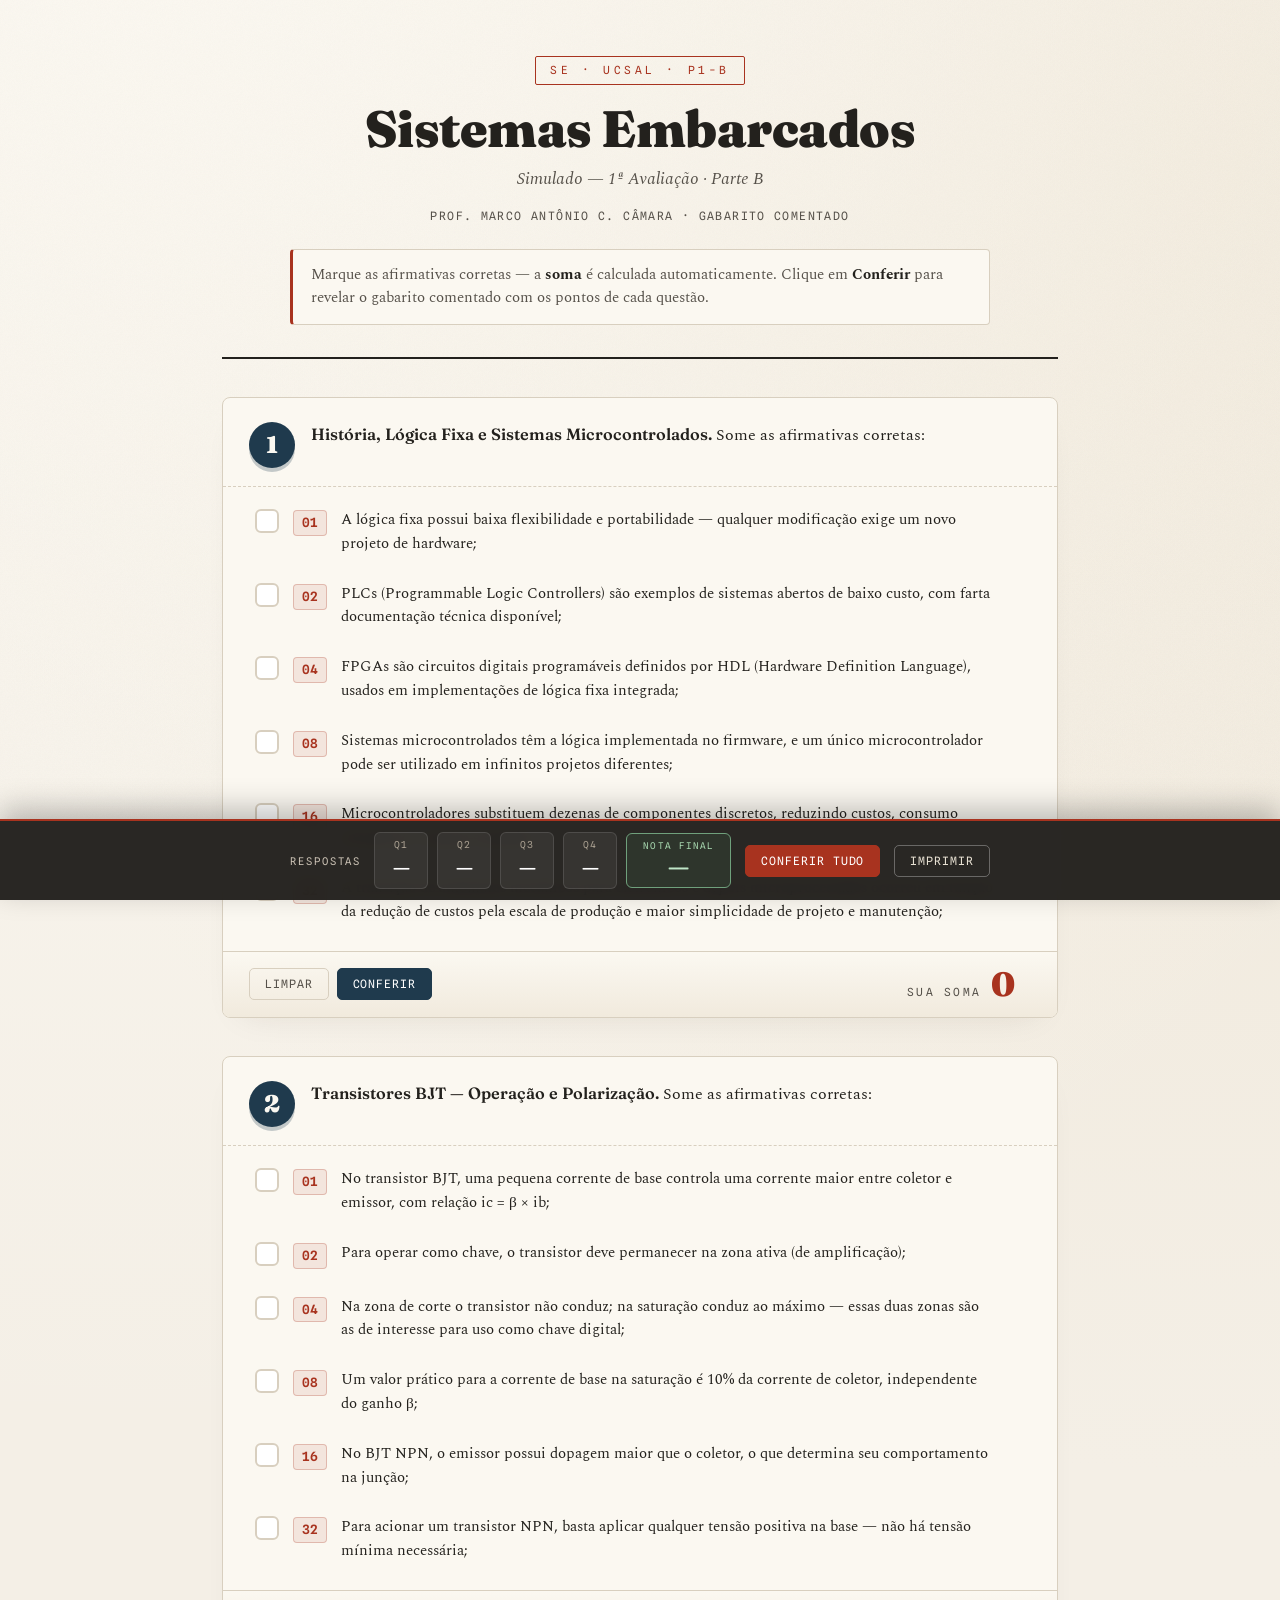
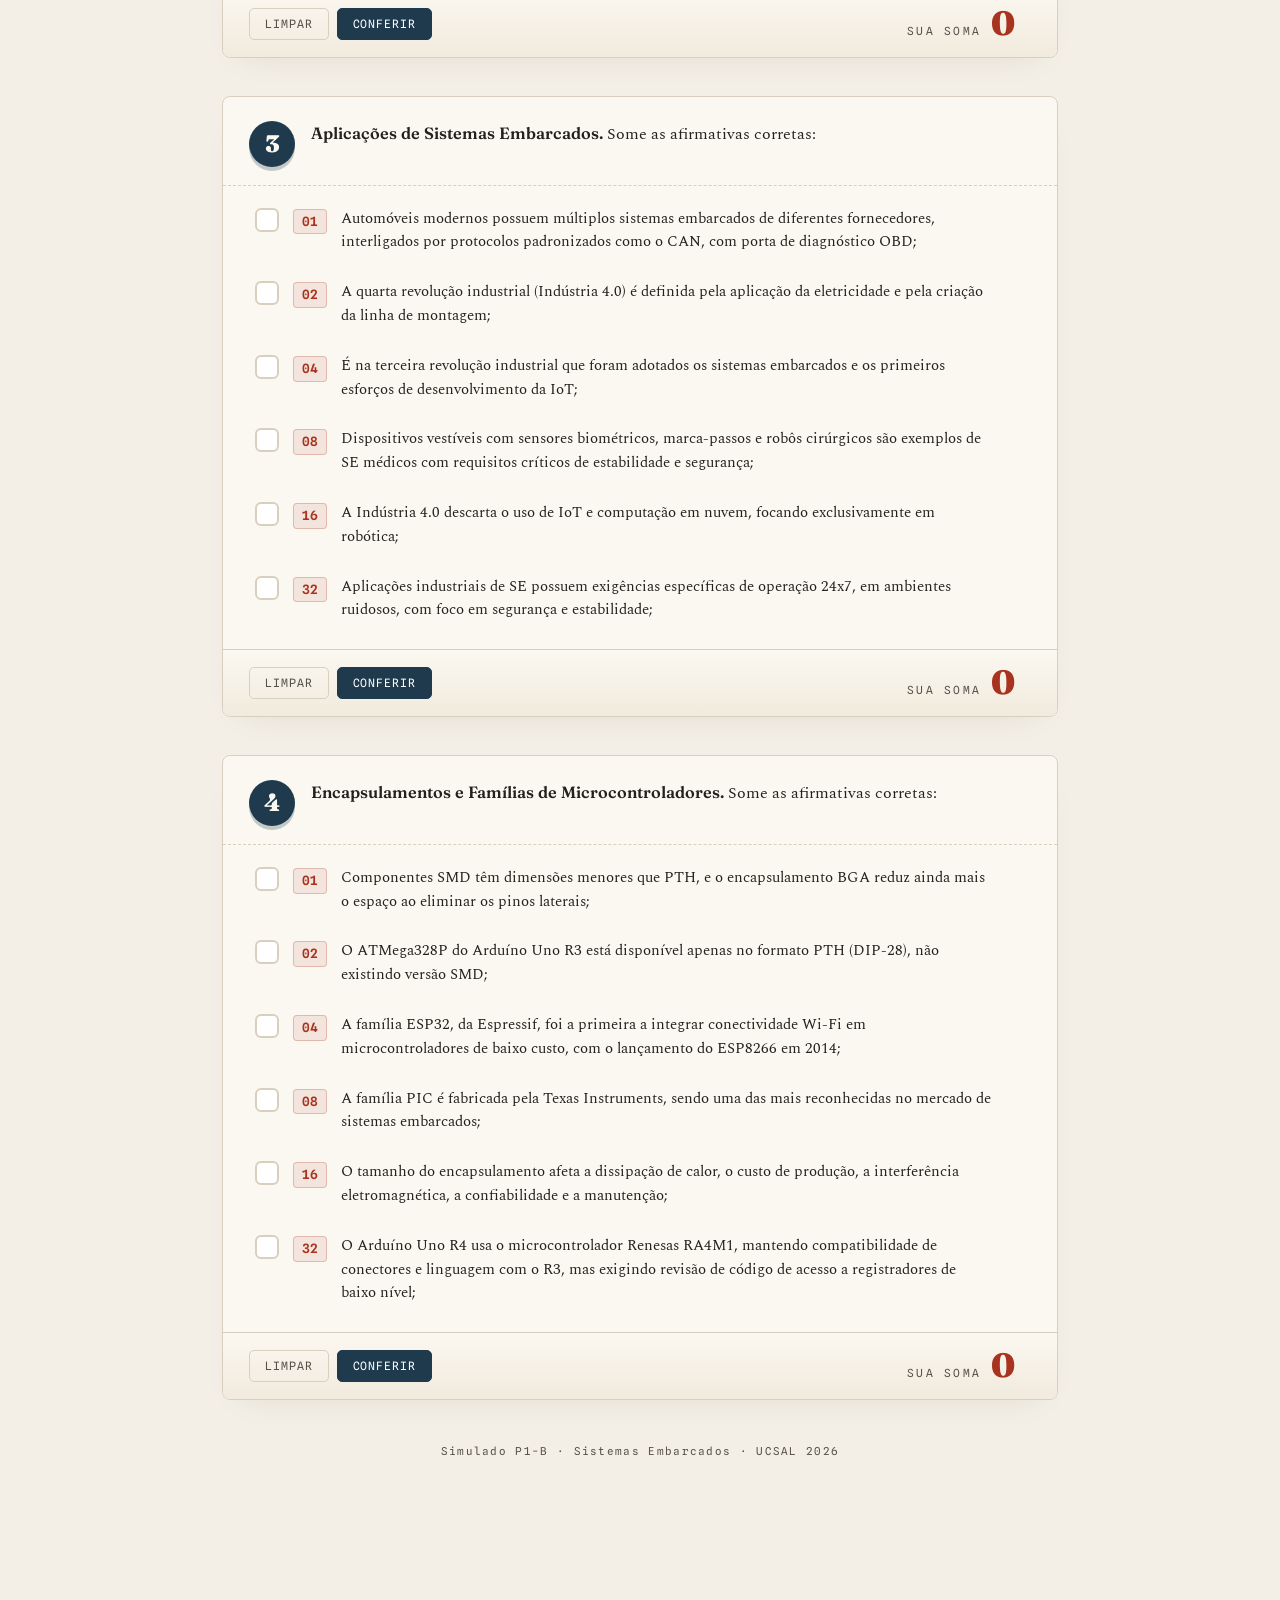
==== Html-Simulados/simulado_p1b.html @ 6c6de88a "Add: Htmls de estudo (simulados e etc)" ====
<!DOCTYPE html>
<html lang="pt-BR">
<head>
<meta charset="UTF-8">
<meta name="viewport" content="width=device-width, initial-scale=1.0">
<title>Simulado P1-B · Sistemas Embarcados</title>
<link rel="preconnect" href="https://fonts.googleapis.com">
<link rel="preconnect" href="https://fonts.gstatic.com" crossorigin>
<link href="https://fonts.googleapis.com/css2?family=Fraunces:opsz,wght@9..144,400;9..144,600;9..144,900&family=Spectral:ital,wght@0,400;0,500;0,600;1,400&family=Spline+Sans+Mono:wght@500;600&display=swap" rel="stylesheet">
<style>
  :root{
    --paper:#f4efe6; --paper-2:#fbf8f1; --ink:#23211d; --ink-soft:#56514a;
    --line:#d8cfbf; --red:#a8331f; --red-soft:#c75a44; --green:#3f6b4a;
    --green-soft:#e4efe2; --accent:#1f3a4d; --amber:#9a6b1e; --shadow:rgba(40,32,20,.13);
  }
  *{box-sizing:border-box;margin:0;padding:0}
  html{scroll-behavior:smooth}
  body{
    font-family:'Spectral',Georgia,serif;
    background:radial-gradient(circle at 12% -5%,#fbf8f1 0%,transparent 45%),
      radial-gradient(circle at 95% 5%,#efe7d8 0%,transparent 40%),var(--paper);
    color:var(--ink);line-height:1.55;padding:0 0 150px;-webkit-font-smoothing:antialiased;
  }
  body::before{content:"";position:fixed;inset:0;pointer-events:none;z-index:0;
    background-image:url("data:image/svg+xml,%3Csvg xmlns='http://www.w3.org/2000/svg' width='120' height='120'%3E%3Cfilter id='n'%3E%3CfeTurbulence type='fractalNoise' baseFrequency='0.9' numOctaves='2'/%3E%3C/filter%3E%3Crect width='100%25' height='100%25' filter='url(%23n)' opacity='0.035'/%3E%3C/svg%3E");opacity:.6}
  .wrap{max-width:880px;margin:0 auto;padding:0 22px;position:relative;z-index:1}
  header{padding:56px 0 32px;text-align:center;border-bottom:2px solid var(--ink)}
  .tag{display:inline-block;font-family:'Spline Sans Mono',monospace;font-size:.7rem;
    letter-spacing:.32em;text-transform:uppercase;color:var(--red);
    border:1.5px solid var(--red);padding:5px 14px;border-radius:2px;margin-bottom:18px}
  header h1{font-family:'Fraunces',serif;font-weight:900;font-size:clamp(2rem,5.5vw,3.2rem);
    line-height:1.02;letter-spacing:-.01em}
  header .sub{font-style:italic;color:var(--ink-soft);margin-top:10px;font-size:1.05rem}
  header .meta{font-family:'Spline Sans Mono',monospace;font-size:.72rem;letter-spacing:.12em;
    text-transform:uppercase;color:var(--ink-soft);margin-top:16px}
  .rules{margin:24px auto 0;max-width:700px;font-size:.92rem;color:var(--ink-soft);
    background:var(--paper-2);border:1px solid var(--line);border-left:3px solid var(--red);
    padding:14px 18px;border-radius:4px;text-align:left}
  .rules b{color:var(--ink)}
  .q{margin-top:38px;background:var(--paper-2);border:1px solid var(--line);
    border-radius:8px;box-shadow:0 14px 34px -22px var(--shadow);overflow:hidden}
  .q-head{display:flex;gap:16px;align-items:flex-start;padding:24px 26px 18px;
    border-bottom:1px dashed var(--line)}
  .q-num{flex:0 0 auto;font-family:'Fraunces',serif;font-weight:900;font-size:1.5rem;
    color:var(--paper-2);background:var(--accent);width:46px;height:46px;border-radius:50%;
    display:grid;place-items:center;line-height:1;box-shadow:0 4px 0 rgba(31,58,77,.25)}
  .q-title{font-size:1.02rem}
  .q-title strong{font-family:'Fraunces',serif;font-weight:600}
  .q-title em{color:var(--accent)}
  ul.opts{list-style:none;padding:8px 18px 14px}
  li.opt{position:relative;border-radius:6px;transition:background .2s}
  li.opt label{display:flex;gap:14px;align-items:flex-start;cursor:pointer;
    padding:13px 14px;border-radius:6px;transition:background .15s}
  li.opt label:hover{background:rgba(31,58,77,.05)}
  .checkbox{flex:0 0 auto;width:24px;height:24px;border:2px solid var(--line);border-radius:6px;
    background:#fff;display:grid;place-items:center;margin-top:1px;transition:.15s}
  .checkbox svg{width:15px;height:15px;stroke:#fff;stroke-width:3.5;fill:none;
    stroke-dasharray:24;stroke-dashoffset:24;transition:stroke-dashoffset .2s}
  input[type=checkbox]{position:absolute;opacity:0;width:0;height:0}
  input:checked + label .checkbox{background:var(--green);border-color:var(--green)}
  input:checked + label .checkbox svg{stroke-dashoffset:0}
  input:focus-visible + label .checkbox{outline:2px solid var(--accent);outline-offset:2px}
  .bit{flex:0 0 auto;font-family:'Spline Sans Mono',monospace;font-weight:600;font-size:.8rem;
    color:var(--red);background:rgba(168,51,31,.09);border:1px solid rgba(168,51,31,.25);
    padding:2px 8px;border-radius:4px;margin-top:2px;min-width:34px;text-align:center}
  input:checked + label .bit{background:var(--red);color:#fff;border-color:var(--red)}
  .opt-txt{font-size:.96rem;color:var(--ink)}
  .expl{display:none;margin:0 14px 10px 52px;font-size:.88rem;color:var(--ink-soft);
    border-left:3px solid var(--line);padding:7px 12px;background:rgba(0,0,0,.018);
    border-radius:0 6px 6px 0}
  .expl .verdict{font-family:'Spline Sans Mono',monospace;font-weight:600;font-size:.7rem;
    letter-spacing:.1em;text-transform:uppercase;margin-right:8px}
  .expl .v-true{color:var(--green)} .expl .v-false{color:var(--red)}
  .revealed .expl{display:block;animation:fade .25s ease}
  @keyframes fade{from{opacity:0;transform:translateY(-3px)}to{opacity:1}}
  .revealed li.opt.should{background:var(--green-soft)}
  .revealed li.opt.shouldnt{background:#f7e9e5}
  .status{font-family:'Spline Sans Mono',monospace;font-size:.68rem;letter-spacing:.06em;
    margin-left:auto;align-self:center;padding:3px 9px;border-radius:20px;white-space:nowrap}
  .st-hit{background:var(--green);color:#fff}
  .st-miss{background:var(--red);color:#fff}
  .st-extra{background:var(--red);color:#fff}
  .st-ok{background:rgba(0,0,0,.06);color:var(--ink-soft)}
  .revealed .checkbox{display:none}
  .q-foot{display:flex;align-items:center;justify-content:space-between;gap:14px;flex-wrap:wrap;
    padding:16px 26px;background:linear-gradient(var(--paper-2),#f1eadd);border-top:1px solid var(--line)}
  .sum-box{display:flex;align-items:baseline;gap:10px}
  .sum-label{font-family:'Spline Sans Mono',monospace;font-size:.7rem;letter-spacing:.2em;
    text-transform:uppercase;color:var(--ink-soft)}
  .sum-val{font-family:'Fraunces',serif;font-weight:900;font-size:2.1rem;color:var(--red);
    line-height:1;min-width:40px}
  .correct-sum{display:none;font-family:'Spline Sans Mono',monospace;font-size:.78rem;
    color:var(--ink-soft);align-self:center}
  .correct-sum b{font-family:'Fraunces',serif;font-size:1.15rem;color:var(--green)}
  .correct-sum.bad b{color:var(--red)}
  .revealed .correct-sum{display:inline}
  .score-box{display:none;align-items:baseline;gap:8px}
  .score-label{font-family:'Spline Sans Mono',monospace;font-size:.68rem;letter-spacing:.18em;text-transform:uppercase;color:var(--ink-soft)}
  .score-val{font-family:'Fraunces',serif;font-weight:900;font-size:1.8rem;line-height:1;color:var(--green)}
  .score-val.bad{color:var(--red)}
  .score-max{font-family:'Spline Sans Mono',monospace;font-size:.76rem;color:var(--ink-soft);align-self:flex-end;padding-bottom:3px}
  .revealed .score-box{display:flex}
  .grade-cell{display:flex;flex-direction:column;align-items:center;background:rgba(63,107,74,.22);border:1.5px solid #6fa07c;border-radius:6px;padding:5px 16px;min-width:90px}
  .grade-cell .g-lbl{font-family:'Spline Sans Mono',monospace;font-size:.58rem;letter-spacing:.12em;text-transform:uppercase;color:#a8d8b0}
  .grade-cell .g-val{font-family:'Fraunces',serif;font-weight:900;font-size:1.5rem;color:#bfe6c8;line-height:1.2}
  .grade-cell .g-sub{font-family:'Spline Sans Mono',monospace;font-size:.58rem;color:#6fa07c;letter-spacing:.06em}
  .foot-btns{display:flex;gap:8px}
  .btn{font-family:'Spline Sans Mono',monospace;font-size:.72rem;letter-spacing:.08em;
    text-transform:uppercase;padding:8px 15px;border-radius:5px;cursor:pointer;border:1.5px solid;transition:.15s}
  .clearbtn{background:none;border-color:var(--line);color:var(--ink-soft)}
  .clearbtn:hover{border-color:var(--red);color:var(--red)}
  .checkbtn{background:var(--accent);border-color:var(--accent);color:#fff}
  .checkbtn:hover{background:#16384c}
  .sheet{position:fixed;left:0;right:0;bottom:0;z-index:20;background:rgba(35,33,29,.97);
    backdrop-filter:blur(8px);color:var(--paper);border-top:2px solid var(--red);
    box-shadow:0 -10px 30px rgba(0,0,0,.25)}
  .sheet-inner{max-width:880px;margin:0 auto;padding:11px 22px;display:flex;align-items:center;
    gap:9px;flex-wrap:wrap;justify-content:center}
  .sheet-title{font-family:'Spline Sans Mono',monospace;font-size:.66rem;letter-spacing:.18em;
    text-transform:uppercase;color:#c9c0b3;margin-right:4px}
  .cell{display:flex;flex-direction:column;align-items:center;background:rgba(255,255,255,.06);
    border:1px solid rgba(255,255,255,.12);border-radius:6px;padding:5px 12px;min-width:54px}
  .cell .c-q{font-family:'Spline Sans Mono',monospace;font-size:.6rem;letter-spacing:.1em;color:#a89e8f}
  .cell .c-v{font-family:'Fraunces',serif;font-weight:900;font-size:1.2rem;color:#fff}
  .cell.filled{background:rgba(168,51,31,.22);border-color:var(--red-soft)}
  .cell.filled .c-v{color:#ffb9a8}
  .cell.match{background:rgba(63,107,74,.32);border-color:#6fa07c}
  .cell.match .c-v{color:#bfe6c8}
  .sheet .btn{margin-left:5px}
  .revealbtn{background:var(--red);border-color:var(--red);color:#fff}
  .revealbtn:hover{background:var(--red-soft)}
  .printbtn{background:none;border-color:rgba(255,255,255,.3);color:#e9e2d4}
  .printbtn:hover{border-color:#fff}
  footer{text-align:center;margin-top:44px;font-family:'Spline Sans Mono',monospace;
    font-size:.68rem;letter-spacing:.12em;color:var(--ink-soft)}
  @media print{body{background:#fff;padding-bottom:0}.sheet,.foot-btns,.tag{display:none}
    .q{box-shadow:none;break-inside:avoid}.revealed .checkbox{display:grid}}
  @media(max-width:560px){.sum-val{font-size:1.7rem}.status{margin-left:0}}
</style>
</head>
<body>
<div class="wrap">
  <header>
    <span class="tag">SE · UCSAL · P1-B</span>
    <h1>Sistemas Embarcados</h1>
    <p class="sub">Simulado — 1ª Avaliação · Parte B</p>
    <p class="meta">Prof. Marco Antônio C. Câmara · Gabarito comentado</p>
    <div class="rules">
      Marque as afirmativas corretas — a <b>soma</b> é calculada automaticamente. Clique em <b>Conferir</b> para revelar o gabarito comentado com os pontos de cada questão.
    </div>
  </header>
  <main id="exam"></main>
  <footer>Simulado P1-B · Sistemas Embarcados · UCSAL 2026</footer>
</div>
<div class="sheet">
  <div class="sheet-inner" id="sheet">
    <span class="sheet-title">Respostas</span>
    <button class="btn revealbtn" id="revealAll">Conferir tudo</button>
    <button class="btn printbtn" onclick="window.print()">Imprimir</button>
  </div>
</div>
<script>
const QUESTIONS = [
  { n:1,
    title:'<strong>História, Lógica Fixa e Sistemas Microcontrolados.</strong> Some as afirmativas corretas:',
    opts:[
      [1,'A lógica fixa possui baixa flexibilidade e portabilidade — qualquer modificação exige um novo projeto de hardware;',true,'Correto — o slide lista como ponto negativo: "Baixa flexibilidade e portabilidade; Complexidade gera custos elevados; Projeto, Implementação e Manutenção. Tipicamente tem dimensões maiores".'],
      [2,'PLCs (Programmable Logic Controllers) são exemplos de sistemas abertos de baixo custo, com farta documentação técnica disponível;',false,'Incorreto — o slide descreve PLCs como "Tecnologia proprietária, e largamente utilizada em projetos de automação". São sistemas abertos o movimento mais recente (OpenPLC, microcontroladores de baixo custo etc.).'],
      [4,'FPGAs são circuitos digitais programáveis definidos por HDL (Hardware Definition Language), usados em implementações de lógica fixa integrada;',true,'Correto — o slide descreve: "Pode utilizar inclusive circuitos digitais programáveis, como os FPGA (Field Programmable Gate Array), definidos por HDL (Hardware Definition Language)".'],
      [8,'Sistemas microcontrolados têm a lógica implementada no firmware, e um único microcontrolador pode ser utilizado em infinitos projetos diferentes;',true,'Correto — o slide afirma: "Lógica implementada no firmware; Um único microcontrolador admite infinitos projetos".'],
      [16,'Microcontroladores substituem dezenas de componentes discretos, reduzindo custos, consumo energético e espaço ocupado;',true,'Correto — o slide lista: "Microcontroladores substituem dezenas de componentes discretos, reduzindo custos; Também há redução de consumo energético e espaço ocupado".'],
      [32,'A transição de autômatos mecânicos para eletrônicos e depois microprocessados ocorreu em função da redução de custos pela escala de produção e maior simplicidade de projeto e manutenção;',true,'Correto — o slide afirma: "Redução de custos pela escala de produção; Maior simplicidade de projeto, fabricação e manutenção".']
    ]},
  { n:2,
    title:'<strong>Transistores BJT — Operação e Polarização.</strong> Some as afirmativas corretas:',
    opts:[
      [1,'No transistor BJT, uma pequena corrente de base controla uma corrente maior entre coletor e emissor, com relação ic = β × ib;',true,'Correto — o slide descreve: "ic = x ib (é o ganho do transistor)" e "Uma corrente entre coletor e emissor será controlada pela corrente de base".'],
      [2,'Para operar como chave, o transistor deve permanecer na zona ativa (de amplificação);',false,'Incorreto — o slide é explícito: "Para operar como chave, nos interessa as zonas de corte e saturação". A zona ativa é usada para amplificação, não para chaveamento.'],
      [4,'Na zona de corte o transistor não conduz; na saturação conduz ao máximo — essas duas zonas são as de interesse para uso como chave digital;',true,'Correto — o slide lista as três zonas (Corte, Ativa, Saturação) e afirma: "Para operar como chave, nos interessa as zonas de corte e saturação".'],
      [8,'Um valor prático para a corrente de base na saturação é 10% da corrente de coletor, independente do ganho β;',true,'Correto — o slide afirma: "Valor prático para ib é 10% de ic para operar na zona de saturação independente de β".'],
      [16,'No BJT NPN, o emissor possui dopagem maior que o coletor, o que determina seu comportamento na junção;',true,'Correto — o slide descreve: "O emissor tem uma dopagem maior. Com isso, a camada de depleção entre base e emissor libera elétrons em excesso".'],
      [32,'Para acionar um transistor NPN, basta aplicar qualquer tensão positiva na base — não há tensão mínima necessária;',false,'Incorreto — o slide afirma: "V > 0,7V" é necessário entre base e emissor para fazer circular corrente e acionar o transistor (barreira da junção B-E).']
    ]},
  { n:3,
    title:'<strong>Aplicações de Sistemas Embarcados.</strong> Some as afirmativas corretas:',
    opts:[
      [1,'Automóveis modernos possuem múltiplos sistemas embarcados de diferentes fornecedores, interligados por protocolos padronizados como o CAN, com porta de diagnóstico OBD;',true,'Correto — o slide descreve: "Tipicamente são múltiplos sistemas de diferentes fornecedores, interligados. Protocolo CAN, porta OBD…"'],
      [2,'A quarta revolução industrial (Indústria 4.0) é definida pela aplicação da eletricidade e pela criação da linha de montagem;',false,'Incorreto — isso descreve a segunda revolução industrial. A Indústria 4.0 tem como destaques: "CPS, AI, ML, Big Data e a Robótica".'],
      [4,'É na terceira revolução industrial que foram adotados os sistemas embarcados e os primeiros esforços de desenvolvimento da IoT;',true,'Correto — o slide afirma: "É na terceira, do final do século 20, que foram adotados os Sistemas embarcados, inclusive com os primeiros esforços de desenvolvimento da Internet das Coisas (IoT)".'],
      [8,'Dispositivos vestíveis com sensores biométricos, marca-passos e robôs cirúrgicos são exemplos de SE médicos com requisitos críticos de estabilidade e segurança;',true,'Correto — o slide lista: "Dispositivos vestíveis com sensores biométricos; Alguns sistemas podem gerar sinais vitais (marca-passo), funcionar como próteses, robôs cirúrgicos etc; Requisitos críticos de estabilidade e segurança".'],
      [16,'A Indústria 4.0 descarta o uso de IoT e computação em nuvem, focando exclusivamente em robótica;',false,'Incorreto — o slide afirma o contrário: "A Indústria 4.0 obviamente considera a evolução do IoT, inclusive integrada à Computação em Nuvem".'],
      [32,'Aplicações industriais de SE possuem exigências específicas de operação 24x7, em ambientes ruidosos, com foco em segurança e estabilidade;',true,'Correto — o slide afirma: "Aplicações Industriais possuem exigências específicas quanto à operação 24x7, em ambientes ruidosos, segurança e estabilidade".']
    ]},
  { n:4,
    title:'<strong>Encapsulamentos e Famílias de Microcontroladores.</strong> Some as afirmativas corretas:',
    opts:[
      [1,'Componentes SMD têm dimensões menores que PTH, e o encapsulamento BGA reduz ainda mais o espaço ao eliminar os pinos laterais;',true,'Correto — o slide descreve: "Tamanho dos componentes SMD é muito menor, especialmente com encapsulamento BGA (Ball Grid Array) pela redução do espaço ocupado pelos pinos".'],
      [2,'O ATMega328P do Arduíno Uno R3 está disponível apenas no formato PTH (DIP-28), não existindo versão SMD;',false,'Incorreto — o slide afirma: "está disponível nos formatos PTH (figura) e SMD".'],
      [4,'A família ESP32, da Espressif, foi a primeira a integrar conectividade Wi-Fi em microcontroladores de baixo custo, com o lançamento do ESP8266 em 2014;',true,'Correto — o slide descreve: "O primeiro produto, o ESP8266, surgiu em 2014, trazendo pela primeira vez a conectividade Wi-Fi para microcontroladores".'],
      [8,'A família PIC é fabricada pela Texas Instruments, sendo uma das mais reconhecidas no mercado de sistemas embarcados;',false,'Incorreto — o slide afirma: "Fabricados pela Microchip, a família de microcontroladores PIC… é uma das mais reconhecidas no mercado de Sistemas Embarcados".'],
      [16,'O tamanho do encapsulamento afeta a dissipação de calor, o custo de produção, a interferência eletromagnética, a confiabilidade e a manutenção;',true,'Correto — o slide lista exatamente esses cinco fatores: "Dissipação de calor; Custo de Produção; Interferência; Confiabilidade; Manutenção".'],
      [32,'O Arduíno Uno R4 usa o microcontrolador Renesas RA4M1, mantendo compatibilidade de conectores e linguagem com o R3, mas exigindo revisão de código de acesso a registradores de baixo nível;',true,'Correto — o slide afirma: "utiliza um outro microcontrolador, de outro fabricante: o Renesas RA4M1"; "compatibilidade básica foi mantida"; "o acesso a recursos de baixo nível exige revisão de projetos feitos para a versão 3".']
    ]}
];

const CHECK='<svg viewBox="0 0 24 24"><polyline points="4 13 9 18 20 6"/></svg>';
const STORE='se_sim_p1b_v1';
const N_Q=QUESTIONS.length;
const Q_VAL=10/N_Q;
let saved={}; try{saved=JSON.parse(localStorage.getItem(STORE)||'{}')}catch(e){saved={}}
const exam=document.getElementById('exam');
const correctSum={};

QUESTIONS.forEach(q=>{
  const card=document.createElement('section'); card.className='q'; card.id='q'+q.n;
  let cs=0; q.opts.forEach(o=>{ if(o[2]) cs+=o[0]; }); correctSum[q.n]=cs;
  let optsHTML='';
  q.opts.forEach(o=>{
    const [bit,txt,ok,expl]=o; const id=`q${q.n}_${bit}`;
    const chk=(saved['q'+q.n]||[]).includes(bit)?'checked':'';
    optsHTML+=`
      <li class="opt" id="opt_${id}">
        <input type="checkbox" id="${id}" data-q="${q.n}" data-bit="${bit}" data-ok="${ok?1:0}" ${chk}>
        <label for="${id}">
          <span class="checkbox">${CHECK}</span>
          <span class="bit">${String(bit).padStart(2,'0')}</span>
          <span class="opt-txt">${txt}</span>
          <span class="status" id="stat_${id}"></span>
        </label>
        <div class="expl">
          <span class="verdict ${ok?'v-true':'v-false'}">${ok?'Correta · soma':'Incorreta · não soma'}</span>
          <div style="margin-top:5px">${expl}</div>
        </div>
      </li>`;
  });
  card.innerHTML=`
    <div class="q-head"><div class="q-num">${q.n}</div><div class="q-title">${q.title}</div></div>
    <ul class="opts">${optsHTML}</ul>
    <div class="q-foot">
      <div class="foot-btns">
        <button class="btn clearbtn" data-clear="${q.n}">Limpar</button>
        <button class="btn checkbtn" data-check="${q.n}">Conferir</button>
      </div>
      <div class="sum-box">
        <span class="sum-label">Sua soma</span>
        <span class="sum-val" id="sum${q.n}">0</span>
        <span class="correct-sum" id="csum${q.n}"></span>
      </div>
      <div class="score-box">
        <span class="score-label">Pontos</span>
        <span class="score-val" id="sv${q.n}">—</span>
        <span class="score-max">/ ${Q_VAL.toFixed(2)}</span>
      </div>
    </div>`;
  exam.appendChild(card);
});

const sheet=document.getElementById('sheet');
const firstBtn=document.getElementById('revealAll');
QUESTIONS.forEach(q=>{
  const c=document.createElement('div'); c.className='cell'; c.id='cell'+q.n;
  c.innerHTML=`<span class="c-q">Q${q.n}</span><span class="c-v" id="cv${q.n}">—</span>`;
  sheet.insertBefore(c,firstBtn);
});
const gCell=document.createElement('div'); gCell.className='grade-cell'; gCell.id='gradeCell';
gCell.innerHTML='<span class="g-lbl">Nota Final</span><span class="g-val" id="gradeVal">—</span><span class="g-sub" id="gradeSub"></span>';
sheet.insertBefore(gCell,firstBtn);

function calcQuestionScore(qn){
  const q=QUESTIONS.find(x=>x.n===+qn);
  const nCorrect=q.opts.filter(o=>o[2]).length;
  const perCorrect=Q_VAL/nCorrect;
  let hit=0,extra=0;
  document.querySelectorAll(`input[data-q="${qn}"]`).forEach(b=>{
    if(b.checked&&b.dataset.ok==='1') hit++;
    if(b.checked&&b.dataset.ok==='0') extra++;
  });
  return Math.max(0,hit-extra)*perCorrect;
}

function updateGrade(){
  let total=0,nRevealed=0;
  QUESTIONS.forEach(q=>{
    if(document.getElementById('q'+q.n).classList.contains('revealed')){
      nRevealed++; total+=calcQuestionScore(q.n);
    }
  });
  if(nRevealed===0) return;
  document.getElementById('gradeVal').textContent=total.toFixed(1);
  document.getElementById('gradeSub').textContent=nRevealed===N_Q?'/ 10':'/ 10 (parcial)';
}

function recalc(qn){
  let sum=0; const picked=[];
  document.querySelectorAll(`input[data-q="${qn}"]`).forEach(b=>{
    if(b.checked){sum+=+b.dataset.bit;picked.push(+b.dataset.bit);}});
  document.getElementById('sum'+qn).textContent=sum;
  const cell=document.getElementById('cell'+qn);
  document.getElementById('cv'+qn).textContent=picked.length?sum:'—';
  cell.classList.toggle('filled',picked.length>0);
  saved['q'+qn]=picked; try{localStorage.setItem(STORE,JSON.stringify(saved))}catch(e){}
  if(document.getElementById('q'+qn).classList.contains('revealed')) markCell(qn);
}

function reveal(qn){
  const card=document.getElementById('q'+qn); card.classList.add('revealed');
  document.querySelectorAll(`input[data-q="${qn}"]`).forEach(b=>{
    const id=b.id, ok=b.dataset.ok==='1', li=document.getElementById('opt_'+id),
          st=document.getElementById('stat_'+id);
    li.classList.toggle('should',ok); li.classList.toggle('shouldnt',!ok);
    st.className='status';
    if(ok&&b.checked){st.classList.add('st-hit');st.textContent='✓ acertou';}
    else if(ok&&!b.checked){st.classList.add('st-miss');st.textContent='✗ faltou';}
    else if(!ok&&b.checked){st.classList.add('st-extra');st.textContent='✗ a mais';}
    else{st.classList.add('st-ok');st.textContent='ok';}
  });
  const cs=correctSum[qn], el=document.getElementById('csum'+qn);
  el.innerHTML=`· correta: <b>${cs}</b>`;
  markCell(qn);
  const score=calcQuestionScore(qn);
  const sv=document.getElementById('sv'+qn);
  sv.textContent=score.toFixed(2);
  sv.classList.toggle('bad', score < Q_VAL/2);
  updateGrade();
}

function markCell(qn){
  const userSum=+document.getElementById('sum'+qn).textContent;
  const match=userSum===correctSum[qn];
  document.getElementById('cell'+qn).classList.toggle('match',match);
  document.getElementById('csum'+qn).classList.toggle('bad',!match);
}

document.addEventListener('change',e=>{if(e.target.matches('input[type=checkbox]'))recalc(e.target.dataset.q)});
document.addEventListener('click',e=>{
  if(e.target.matches('[data-clear]')){const qn=e.target.dataset.clear;
    document.querySelectorAll(`input[data-q="${qn}"]`).forEach(b=>b.checked=false);recalc(qn);}
  if(e.target.matches('[data-check]'))reveal(e.target.dataset.check);
  if(e.target.id==='revealAll')QUESTIONS.forEach(q=>reveal(q.n));
});
QUESTIONS.forEach(q=>recalc(q.n));
</script>
</body>
</html>
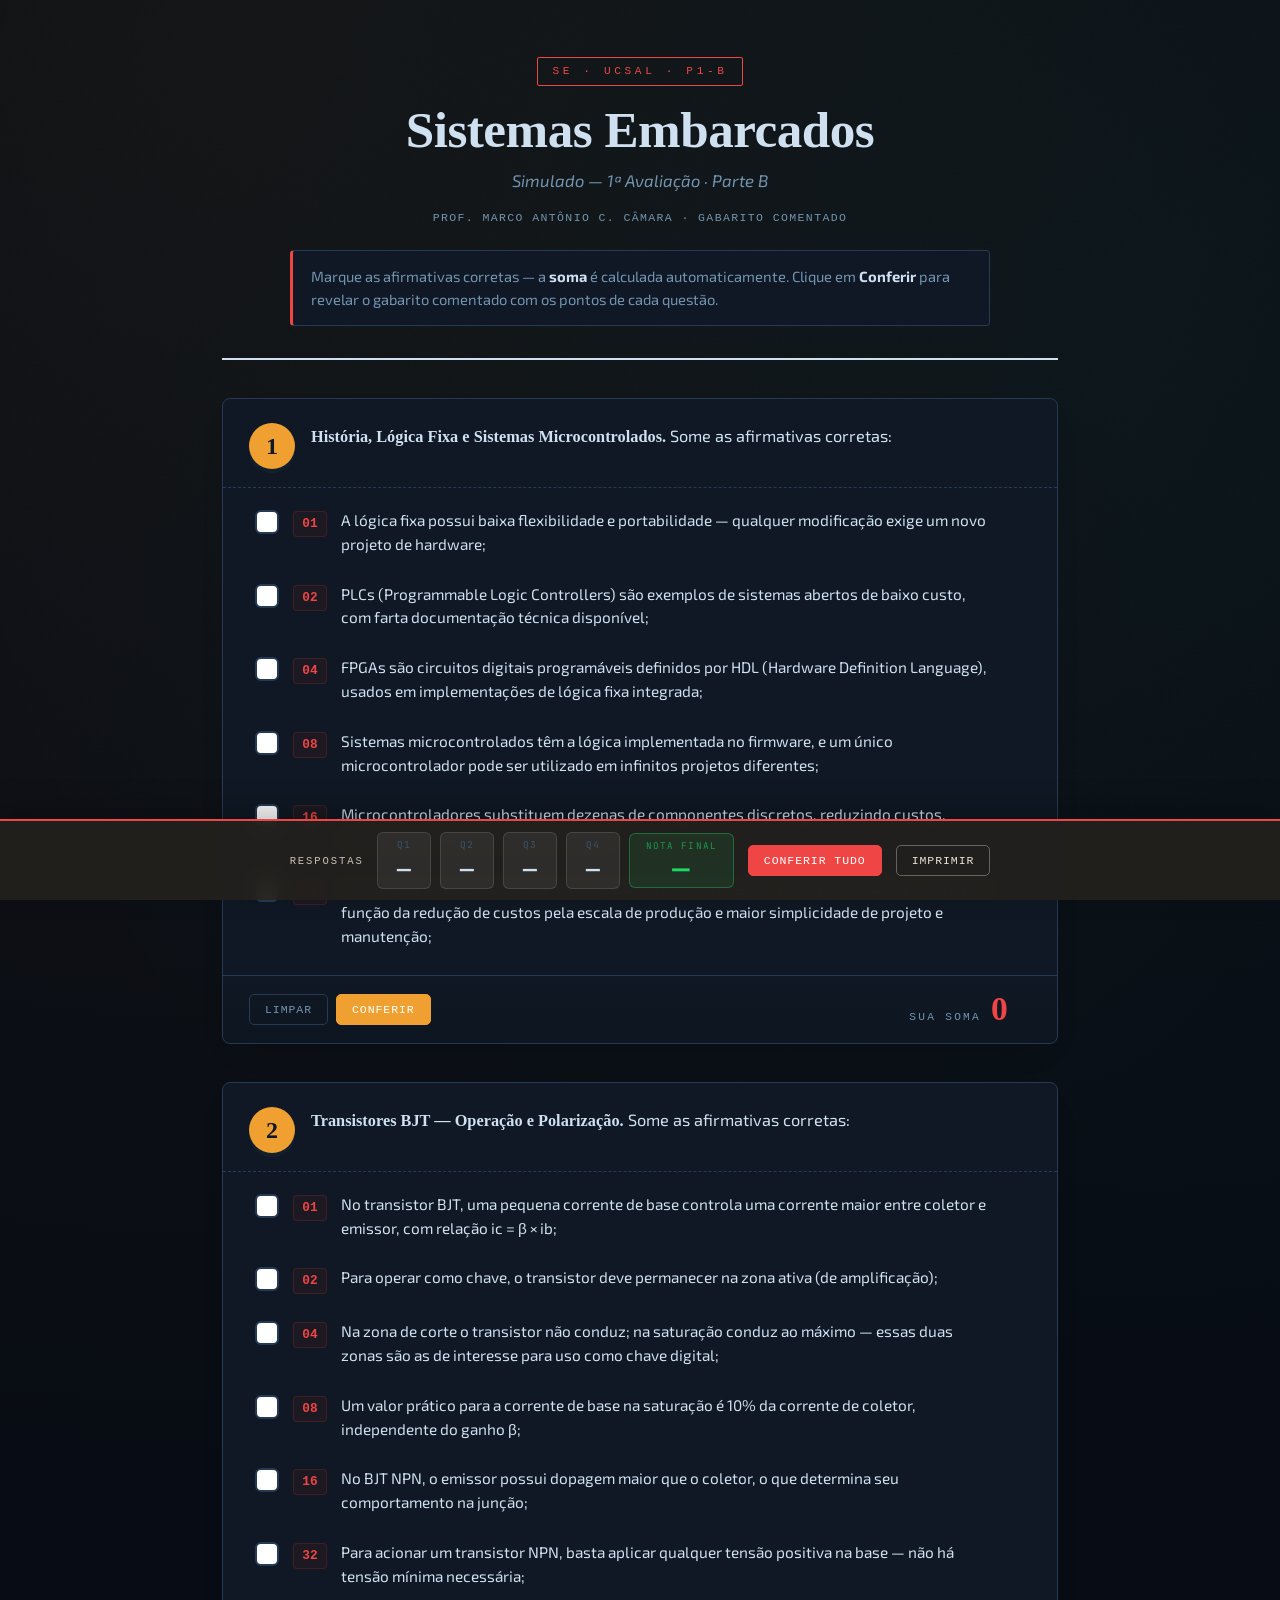
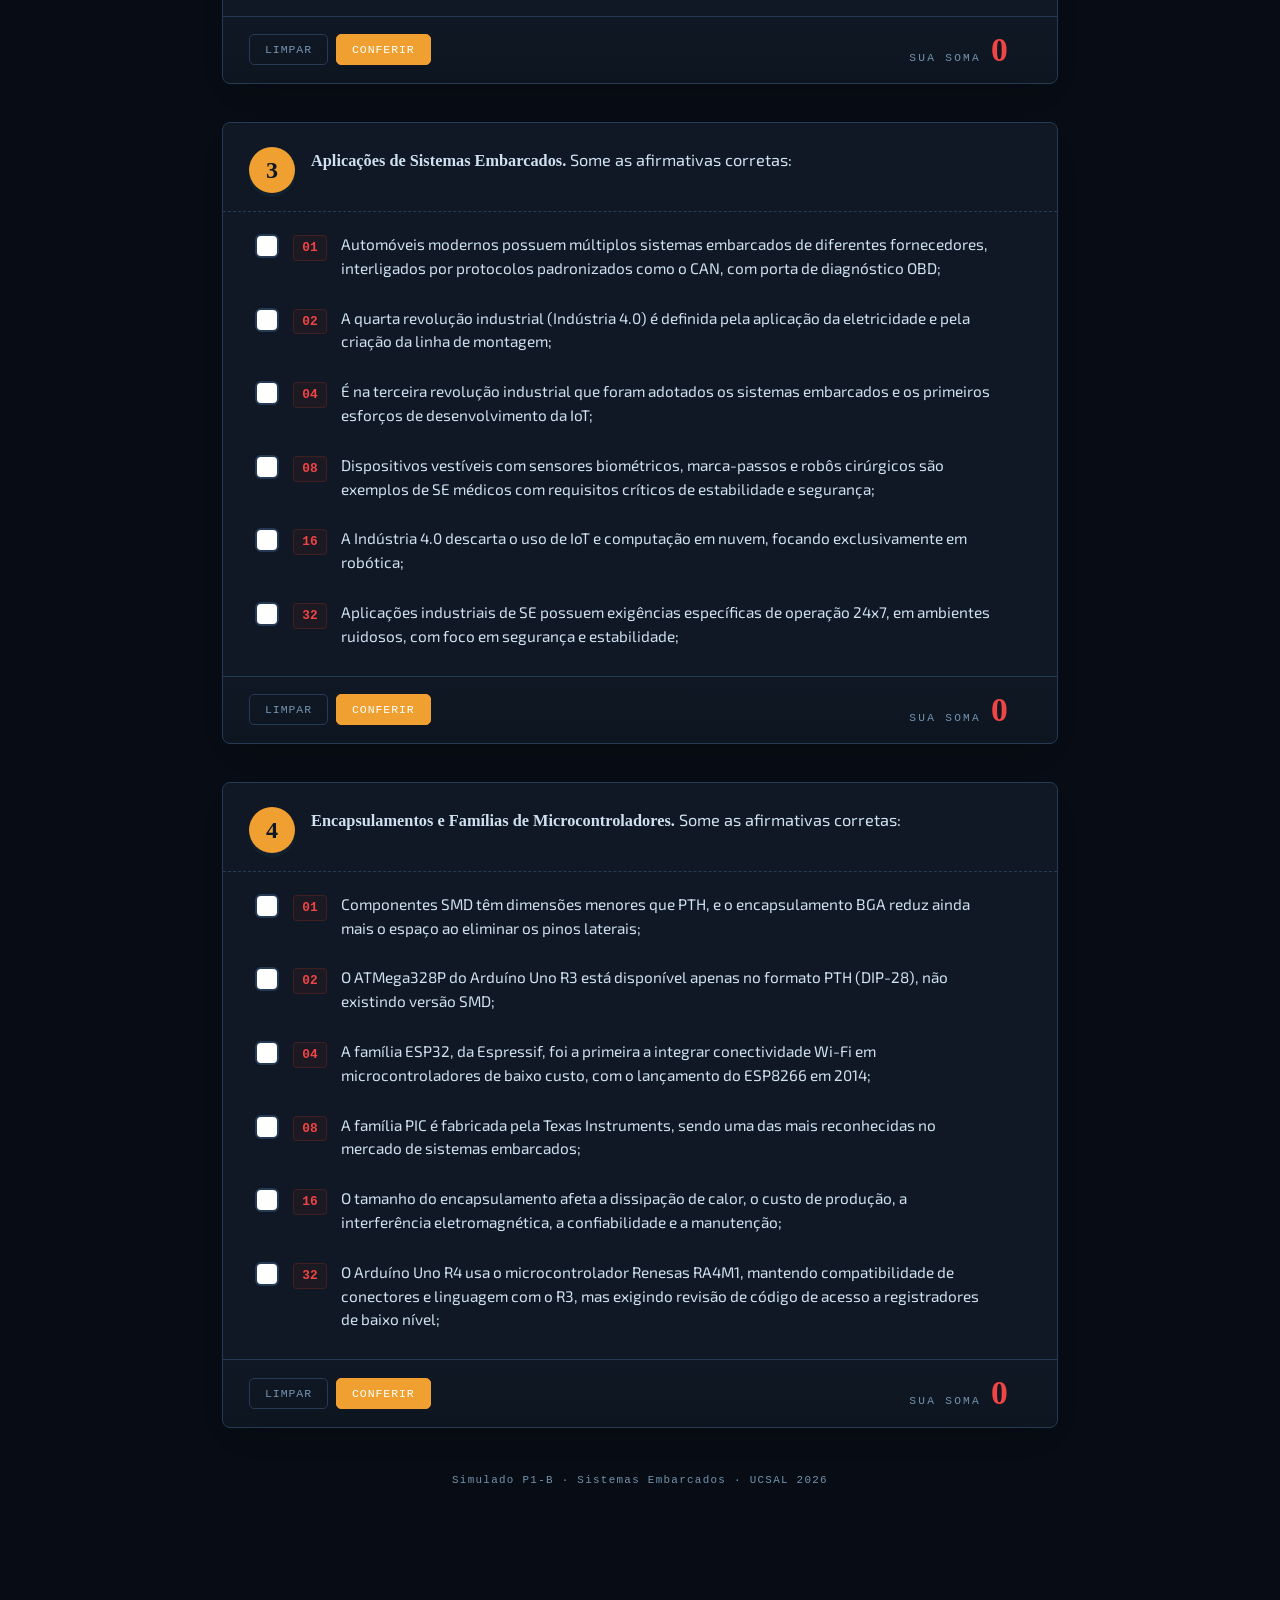
==== commit 01c467e9: "Feat: redesign web Engineering Dark + conteúdo P2 completo Frontend (Html-Simulados/): - Redesign co" ====
--- a/Html-Simulados/simulado_p1b.html
+++ b/Html-Simulados/simulado_p1b.html
@@ -6,19 +6,19 @@
 <title>Simulado P1-B · Sistemas Embarcados</title>
 <link rel="preconnect" href="https://fonts.googleapis.com">
 <link rel="preconnect" href="https://fonts.gstatic.com" crossorigin>
-<link href="https://fonts.googleapis.com/css2?family=Fraunces:opsz,wght@9..144,400;9..144,600;9..144,900&family=Spectral:ital,wght@0,400;0,500;0,600;1,400&family=Spline+Sans+Mono:wght@500;600&display=swap" rel="stylesheet">
+<link href="https://fonts.googleapis.com/css2?family=Exo+2:wght@400;600;700;800;900&family=JetBrains+Mono:wght@400;500;700&display=swap" rel="stylesheet">
 <style>
   :root{
-    --paper:#f4efe6; --paper-2:#fbf8f1; --ink:#23211d; --ink-soft:#56514a;
-    --line:#d8cfbf; --red:#a8331f; --red-soft:#c75a44; --green:#3f6b4a;
-    --green-soft:#e4efe2; --accent:#1f3a4d; --amber:#9a6b1e; --shadow:rgba(40,32,20,.13);
+    --paper:#080c14; --paper-2:#0f1824; --ink:#cfe0f0; --ink-soft:#7294b0;
+    --line:#253a54; --red:#f04545; --red-soft:#f57070; --green:#1ed866;
+    --green-soft:rgba(30,216,102,.1); --accent:#f0a030; --amber:#f0a030; --shadow:rgba(0,0,0,.4);
   }
   *{box-sizing:border-box;margin:0;padding:0}
   html{scroll-behavior:smooth}
   body{
-    font-family:'Spectral',Georgia,serif;
-    background:radial-gradient(circle at 12% -5%,#fbf8f1 0%,transparent 45%),
-      radial-gradient(circle at 95% 5%,#efe7d8 0%,transparent 40%),var(--paper);
+    font-family:'Exo 2',sans-serif;
+    background:radial-gradient(circle at 15% 0%,rgba(240,160,48,.05) 0%,transparent 45%),
+      radial-gradient(circle at 90% 10%,rgba(0,201,170,.04) 0%,transparent 40%),var(--paper);
     color:var(--ink);line-height:1.55;padding:0 0 150px;-webkit-font-smoothing:antialiased;
   }
   body::before{content:"";position:fixed;inset:0;pointer-events:none;z-index:0;
@@ -51,7 +51,7 @@
   li.opt{position:relative;border-radius:6px;transition:background .2s}
   li.opt label{display:flex;gap:14px;align-items:flex-start;cursor:pointer;
     padding:13px 14px;border-radius:6px;transition:background .15s}
-  li.opt label:hover{background:rgba(31,58,77,.05)}
+  li.opt label:hover{background:rgba(240,160,48,.06)}
   .checkbox{flex:0 0 auto;width:24px;height:24px;border:2px solid var(--line);border-radius:6px;
     background:#fff;display:grid;place-items:center;margin-top:1px;transition:.15s}
   .checkbox svg{width:15px;height:15px;stroke:#fff;stroke-width:3.5;fill:none;
@@ -74,7 +74,7 @@
   .revealed .expl{display:block;animation:fade .25s ease}
   @keyframes fade{from{opacity:0;transform:translateY(-3px)}to{opacity:1}}
   .revealed li.opt.should{background:var(--green-soft)}
-  .revealed li.opt.shouldnt{background:#f7e9e5}
+  .revealed li.opt.shouldnt{background:rgba(240,69,69,.1)}
   .status{font-family:'Spline Sans Mono',monospace;font-size:.68rem;letter-spacing:.06em;
     margin-left:auto;align-self:center;padding:3px 9px;border-radius:20px;white-space:nowrap}
   .st-hit{background:var(--green);color:#fff}
@@ -83,7 +83,7 @@
   .st-ok{background:rgba(0,0,0,.06);color:var(--ink-soft)}
   .revealed .checkbox{display:none}
   .q-foot{display:flex;align-items:center;justify-content:space-between;gap:14px;flex-wrap:wrap;
-    padding:16px 26px;background:linear-gradient(var(--paper-2),#f1eadd);border-top:1px solid var(--line)}
+    padding:16px 26px;background:linear-gradient(var(--paper-2),rgba(0,0,0,.12));border-top:1px solid var(--line)}
   .sum-box{display:flex;align-items:baseline;gap:10px}
   .sum-label{font-family:'Spline Sans Mono',monospace;font-size:.7rem;letter-spacing:.2em;
     text-transform:uppercase;color:var(--ink-soft)}
@@ -100,17 +100,17 @@
   .score-val.bad{color:var(--red)}
   .score-max{font-family:'Spline Sans Mono',monospace;font-size:.76rem;color:var(--ink-soft);align-self:flex-end;padding-bottom:3px}
   .revealed .score-box{display:flex}
-  .grade-cell{display:flex;flex-direction:column;align-items:center;background:rgba(63,107,74,.22);border:1.5px solid #6fa07c;border-radius:6px;padding:5px 16px;min-width:90px}
-  .grade-cell .g-lbl{font-family:'Spline Sans Mono',monospace;font-size:.58rem;letter-spacing:.12em;text-transform:uppercase;color:#a8d8b0}
-  .grade-cell .g-val{font-family:'Fraunces',serif;font-weight:900;font-size:1.5rem;color:#bfe6c8;line-height:1.2}
-  .grade-cell .g-sub{font-family:'Spline Sans Mono',monospace;font-size:.58rem;color:#6fa07c;letter-spacing:.06em}
+  .grade-cell{display:flex;flex-direction:column;align-items:center;background:rgba(30,216,102,.1);border:1.5px solid rgba(30,216,102,.35);border-radius:6px;padding:5px 16px;min-width:90px}
+  .grade-cell .g-lbl{font-family:'JetBrains Mono',monospace;font-size:.58rem;letter-spacing:.12em;text-transform:uppercase;color:rgba(30,216,102,.6)}
+  .grade-cell .g-val{font-family:'Exo 2',sans-serif;font-weight:900;font-size:1.5rem;color:#1ed866;line-height:1.2}
+  .grade-cell .g-sub{font-family:'JetBrains Mono',monospace;font-size:.58rem;color:rgba(30,216,102,.5);letter-spacing:.06em}
   .foot-btns{display:flex;gap:8px}
   .btn{font-family:'Spline Sans Mono',monospace;font-size:.72rem;letter-spacing:.08em;
     text-transform:uppercase;padding:8px 15px;border-radius:5px;cursor:pointer;border:1.5px solid;transition:.15s}
   .clearbtn{background:none;border-color:var(--line);color:var(--ink-soft)}
   .clearbtn:hover{border-color:var(--red);color:var(--red)}
   .checkbtn{background:var(--accent);border-color:var(--accent);color:#fff}
-  .checkbtn:hover{background:#16384c}
+  .checkbtn:hover{background:#c88020}
   .sheet{position:fixed;left:0;right:0;bottom:0;z-index:20;background:rgba(35,33,29,.97);
     backdrop-filter:blur(8px);color:var(--paper);border-top:2px solid var(--red);
     box-shadow:0 -10px 30px rgba(0,0,0,.25)}
@@ -120,12 +120,12 @@
     text-transform:uppercase;color:#c9c0b3;margin-right:4px}
   .cell{display:flex;flex-direction:column;align-items:center;background:rgba(255,255,255,.06);
     border:1px solid rgba(255,255,255,.12);border-radius:6px;padding:5px 12px;min-width:54px}
-  .cell .c-q{font-family:'Spline Sans Mono',monospace;font-size:.6rem;letter-spacing:.1em;color:#a89e8f}
-  .cell .c-v{font-family:'Fraunces',serif;font-weight:900;font-size:1.2rem;color:#fff}
-  .cell.filled{background:rgba(168,51,31,.22);border-color:var(--red-soft)}
-  .cell.filled .c-v{color:#ffb9a8}
-  .cell.match{background:rgba(63,107,74,.32);border-color:#6fa07c}
-  .cell.match .c-v{color:#bfe6c8}
+  .cell .c-q{font-family:'JetBrains Mono',monospace;font-size:.6rem;letter-spacing:.1em;color:#3a526a}
+  .cell .c-v{font-family:'Exo 2',sans-serif;font-weight:900;font-size:1.2rem;color:#cfe0f0}
+  .cell.filled{background:rgba(240,69,69,.18);border-color:var(--red-soft)}
+  .cell.filled .c-v{color:#f57070}
+  .cell.match{background:rgba(30,216,102,.15);border-color:rgba(30,216,102,.4)}
+  .cell.match .c-v{color:#1ed866}
   .sheet .btn{margin-left:5px}
   .revealbtn{background:var(--red);border-color:var(--red);color:#fff}
   .revealbtn:hover{background:var(--red-soft)}
